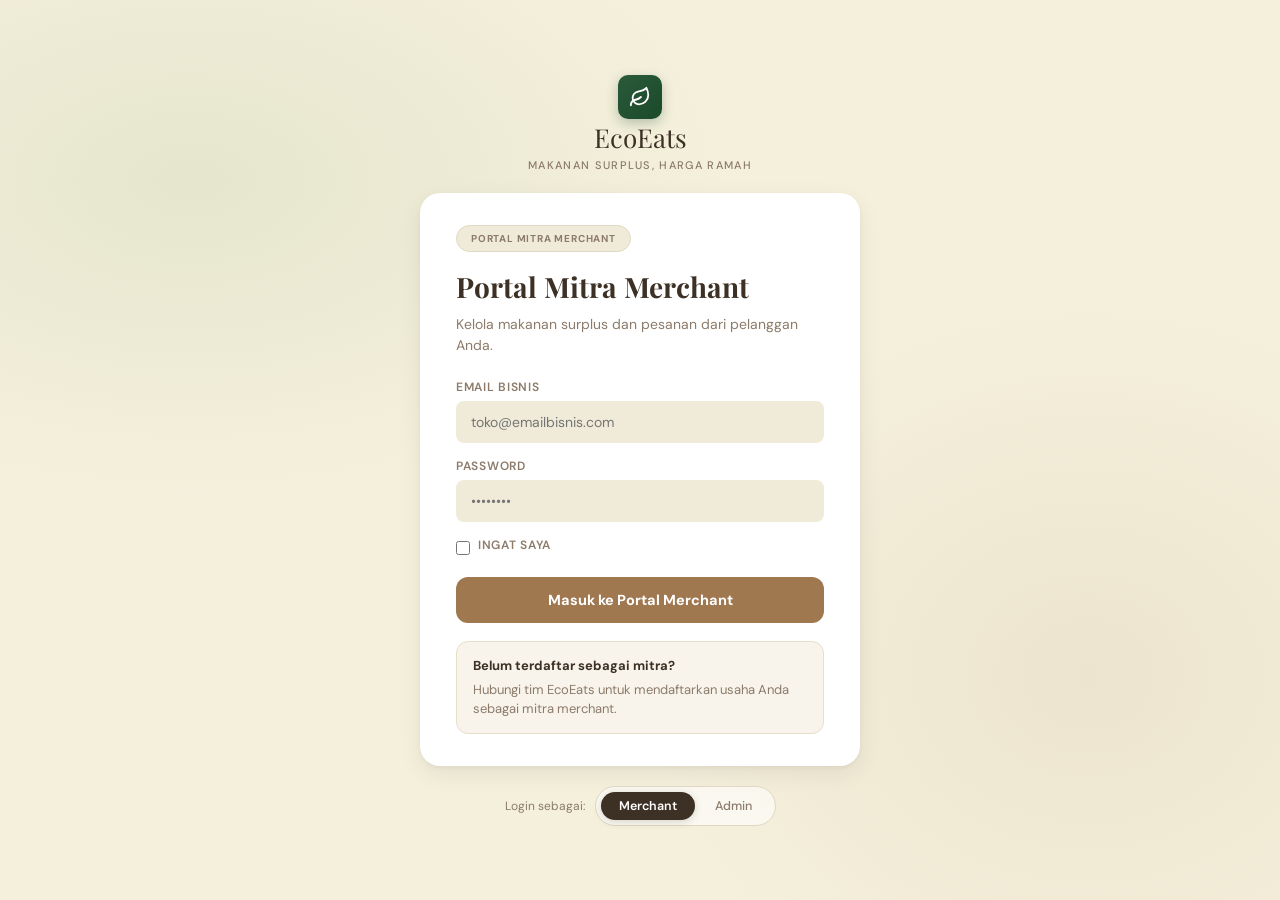
==== src/dashboard.html @ 5f59c69b "Add: Frontend Dashboard" ====
<!DOCTYPE html>
<html lang="id">
<head>
  <meta charset="UTF-8">
  <meta name="viewport" content="width=device-width, initial-scale=1.0">
  <title>EcoEats — Dashboard</title>
  <link href="https://fonts.googleapis.com/css2?family=Playfair+Display:wght@700&family=DM+Sans:wght@300;400;500;600;700&family=DM+Mono:wght@400;500&display=swap" rel="stylesheet">
  <link rel="stylesheet" href="css/base.css">
  <link rel="stylesheet" href="css/layout.css">
  <link rel="stylesheet" href="css/components.css">
</head>
<body>

<div id="page-app">

  <!-- Sidebar -->
  <aside id="sidebar">
    <div class="sb-header">
      <div class="sb-logo-icon">
        <svg width="16" height="16" viewBox="0 0 24 24" fill="none" stroke="white" stroke-width="2"
             stroke-linecap="round" stroke-linejoin="round">
          <path d="M11 20A7 7 0 0 1 9.8 6.1C15.5 5 17 4.48 19 2c1 2 2 4.18 2 8 0 5.5-4.78 10-10 10z"/>
          <path d="M2 21c0-3 1.85-5.36 5.08-6C9.5 14.52 12 13 13 12"/>
        </svg>
      </div>
      <div class="sb-header-text">
        <div class="sb-name">EcoEats</div>
        <div id="sb-role-label">Mitra Merchant</div>
      </div>
    </div>

    <nav class="sb-nav" id="sb-nav"></nav>

    <div class="sb-footer">
      <button class="sb-item" onclick="logout()">
        <span class="sb-item-icon">
          <svg width="15" height="15" viewBox="0 0 24 24" fill="none" stroke="currentColor"
               stroke-width="2" stroke-linecap="round" stroke-linejoin="round">
            <path d="M9 21H5a2 2 0 0 1-2-2V5a2 2 0 0 1 2-2h4"/>
            <polyline points="16 17 21 12 16 7"/>
            <line x1="21" y1="12" x2="9" y2="12"/>
          </svg>
        </span>
        Keluar
      </button>
    </div>
  </aside>

  <!-- Main area -->
  <div id="main-area">
    <div class="topbar">
      <div class="topbar-titles">
        <div id="topbar-title">Dashboard</div>
        <div id="topbar-sub">Ringkasan aktivitas usaha Anda</div>
      </div>
      <button id="topbar-action" class="hide" onclick="topbarAction()"></button>
      <div class="topbar-avatar" id="topbar-avatar">M</div>
    </div>
    <div class="main-scroll" id="main-scroll"></div>
  </div>

</div>

<!-- App scripts (order matters) -->
<script src="js/config.js"></script>
<script src="js/pages.merchant.js"></script>
<script src="js/pages.admin.js"></script>
<script src="js/app.js"></script>
<script>
  document.addEventListener('DOMContentLoaded', function () {
    // Redirect to login if no session
    const savedRole = localStorage.getItem('userRole');
    if (!savedRole) {
      window.location.href = 'login.html';
      return;
    }
    APP.role = savedRole;
    buildSidebar();
    navigate('dashboard');
  });
</script>

</body>
</html>
---- src/css/base.css ----
/* ============================================================
   base.css — Reset, CSS variables, typography, animations
   ============================================================ */

/* Reset */
*, *::before, *::after {
  box-sizing: border-box;
  margin: 0;
  padding: 0;
}

/* Design tokens */
:root {
  --bg:      #F5F0DC;
  --card:    #fff;
  --lbl:     #3D3025;
  --sub:     #8C7B6A;
  --inp:     #F0EBD8;
  --brd:     #E0D8C4;
  --btn:     #A07850;
  --bth:     #8A6640;
  --grn:     #5A8A4A;
  --blu:     #4A6A8A;
  --red:     #C04040;
  --org:     #C4781A;
  --shadow:  0 2px 4px rgba(0,0,0,.04), 0 8px 24px rgba(0,0,0,.07);
  --inf:     #F8F4EB;
  --ibd:     #E8DFC8;
}

/* Body */
body {
  font-family: 'DM Sans', sans-serif;
  background: var(--bg);
  color: var(--lbl);
  font-size: 14px;
  line-height: 1.5;
}

/* Typography helpers */
h1, h2, h3, h4, .playfair { font-family: 'Playfair Display', serif; }
.mono { font-family: 'DM Mono', monospace; }
.hide { display: none !important; }

/* Scrollbar */
::-webkit-scrollbar { width: 5px; height: 5px; }
::-webkit-scrollbar-thumb { background: var(--brd); border-radius: 3px; }
::-webkit-scrollbar-track { background: transparent; }

/* Animations */
@keyframes fadeUp {
  from { opacity: 0; transform: translateY(10px); }
  to   { opacity: 1; transform: translateY(0); }
}
@keyframes bounce {
  0%, 100% { transform: scale(1); }
  50%       { transform: scale(.985); }
}
.fade-in { animation: fadeUp .3s ease both; }
---- src/css/layout.css ----
/* ============================================================
   layout.css — App shell: sidebar, topbar, main area
   ============================================================ */

/* App container */
#page-app {
  display: flex;
  height: 100vh;
  overflow: hidden;
}

/* ── Sidebar ── */
#sidebar {
  width: 228px;
  flex-shrink: 0;
  background: #FAFAF5;
  border-right: 1px solid var(--brd);
  display: flex;
  flex-direction: column;
}

.sb-header {
  padding: 18px 16px 14px;
  border-bottom: 1px solid var(--brd);
  display: flex;
  align-items: center;
  gap: 10px;
}
.sb-logo-icon {
  width: 34px;
  height: 34px;
  border-radius: 8px;
  flex-shrink: 0;
  background: linear-gradient(135deg, #2A5A3A, #1A4A2A);
  display: flex;
  align-items: center;
  justify-content: center;
  font-size: 16px;
}
.sb-header-text .sb-name {
  font-family: 'Playfair Display', serif;
  font-size: 16px;
  color: var(--lbl);
  line-height: 1.2;
}
.sb-header-text #sb-role-label { font-size: 10px; color: var(--sub); margin-top: 2px; }

/* Sidebar nav */
.sb-nav {
  flex: 1;
  overflow-y: auto;
  padding: 10px 8px;
}
.sb-section {
  font-size: 9.5px;
  font-weight: 700;
  letter-spacing: .1em;
  text-transform: uppercase;
  color: var(--sub);
  padding: 12px 10px 5px;
}
.sb-item {
  display: flex;
  align-items: center;
  gap: 10px;
  padding: 9px 12px;
  border-radius: 8px;
  cursor: pointer;
  width: 100%;
  background: transparent;
  border: none;
  font-family: 'DM Sans', sans-serif;
  font-size: 13.5px;
  font-weight: 500;
  color: var(--sub);
  transition: all .15s;
  text-align: left;
  position: relative;
}
.sb-item:hover { background: var(--inp); color: var(--lbl); }
.sb-item.active {
  background: linear-gradient(135deg, rgba(160,120,80,.12), rgba(160,120,80,.06));
  color: var(--btn);
  font-weight: 600;
}
/* Active indicator bar on left edge */
.sb-item.active::before {
  content: '';
  position: absolute;
  left: 0;
  top: 20%;
  height: 60%;
  width: 3px;
  background: var(--btn);
  border-radius: 0 2px 2px 0;
}
.sb-item-icon { font-size: 15px; width: 20px; text-align: center; flex-shrink: 0; }
.sb-badge {
  margin-left: auto;
  background: var(--btn);
  color: white;
  font-size: 9px;
  font-weight: 700;
  padding: 2px 6px;
  border-radius: 10px;
}
.sb-badge.grn { background: var(--grn); }
.sb-footer { padding: 12px 8px; border-top: 1px solid var(--brd); }

/* ── Topbar ── */
#main-area {
  flex: 1;
  display: flex;
  flex-direction: column;
  overflow: hidden;
}
.topbar {
  background: white;
  border-bottom: 1px solid var(--brd);
  padding: 14px 24px;
  display: flex;
  align-items: center;
  gap: 12px;
}
.topbar-titles { flex: 1; }
#topbar-title {
  font-family: 'Playfair Display', serif;
  font-size: 20px;
  color: var(--lbl);
  line-height: 1.1;
}
#topbar-sub { font-size: 12px; color: var(--sub); margin-top: 2px; }
#topbar-action {
  padding: 9px 16px;
  border-radius: 8px;
  border: none;
  background: var(--grn);
  color: white;
  font-family: 'DM Sans', sans-serif;
  font-size: 13px;
  font-weight: 600;
  cursor: pointer;
  transition: all .2s;
}
#topbar-action:hover { opacity: .88; }
.topbar-avatar {
  width: 34px;
  height: 34px;
  border-radius: 50%;
  background: var(--inp);
  border: 1.5px solid var(--brd);
  display: flex;
  align-items: center;
  justify-content: center;
  font-size: 16px;
  flex-shrink: 0;
}

/* ── Scrollable content area ── */
.main-scroll { flex: 1; overflow-y: auto; padding: 24px; }
---- src/css/components.css ----
/* ============================================================
   components.css — Reusable UI components
   ============================================================ */

/* ── Buttons ── */
.btn {
  padding: 9px 18px;
  border-radius: 8px;
  border: none;
  cursor: pointer;
  font-family: 'DM Sans', sans-serif;
  font-size: 13px;
  font-weight: 600;
  transition: all .2s;
  display: inline-flex;
  align-items: center;
  gap: 6px;
}
.btn:hover  { opacity: .85; }
.btn:active { transform: scale(.97); }
.btn-grn { background: var(--grn); color: white; }
.btn-brn { background: var(--btn); color: white; box-shadow: 0 2px 8px rgba(160,120,80,.25); }
.btn-blu { background: var(--blu); color: white; }
.btn-out { background: transparent; border: 1.5px solid var(--brd); color: var(--lbl); }
.btn-red { background: #FDE8E8; color: var(--red); border: 1px solid #F5C6C2; }
.btn-sm  { padding: 5px 12px; font-size: 12px; border-radius: 6px; }

/* ── Cards ── */
.card2 { background: white; border: 1px solid var(--brd); border-radius: 12px; overflow: hidden; }
.card-head {
  padding: 14px 18px;
  border-bottom: 1px solid var(--brd);
  display: flex;
  align-items: center;
  justify-content: space-between;
  font-size: 14px;
  font-weight: 600;
  color: var(--lbl);
}
.card-body { padding: 18px; }

/* ── Stat cards ── */
.stat-card {
  background: white;
  border: 1px solid var(--brd);
  border-radius: 12px;
  padding: 16px 18px;
  border-top: 3px solid var(--brd);
}
.st-label  { font-size: 11.5px; color: var(--sub); font-weight: 500; margin-bottom: 8px; }
.st-val    { font-size: 26px; font-weight: 700; color: var(--lbl); line-height: 1; }
.st-delta  { font-size: 11px; font-weight: 500; margin-top: 5px; }
.d-grn { color: var(--grn); }
.d-red { color: var(--red); }
.d-org { color: var(--org); }

/* ── Badges ── */
.badge { display: inline-flex; padding: 3px 8px; border-radius: 4px; font-size: 11px; font-weight: 600; }
.badge-grn  { background: #E0F4E8; color: #1A6040; }
.badge-org  { background: #FEF0E0; color: #8A4800; }
.badge-red  { background: #FDE8E8; color: #802020; }
.badge-blu  { background: #E8EDFC; color: #1A3F8A; }
.badge-gray { background: var(--inp); color: var(--sub); }

/* ── Tables ── */
.tbl { width: 100%; border-collapse: collapse; font-size: 13px; }
.tbl th {
  text-align: left;
  padding: 9px 12px;
  font-size: 10.5px;
  font-weight: 700;
  letter-spacing: .06em;
  text-transform: uppercase;
  color: var(--sub);
  border-bottom: 1px solid var(--brd);
  background: #FAFAF5;
}
.tbl td { padding: 11px 12px; border-bottom: 1px solid #F0EBE0; color: var(--lbl); }
.tbl tr:last-child td { border-bottom: none; }
.tbl tr:hover td { background: #FAFAF5; }

/* ── Form elements ── */
.form-group    { margin-bottom: 14px; }
.form-label {
  display: block;
  font-size: 12px;
  font-weight: 600;
  color: var(--sub);
  text-transform: uppercase;
  letter-spacing: .06em;
  margin-bottom: 5px;
}
.form-input,
.form-select,
.form-textarea {
  width: 100%;
  padding: 10px 13px;
  background: var(--inp);
  border: 1.5px solid transparent;
  border-radius: 8px;
  font-family: 'DM Sans', sans-serif;
  font-size: 13.5px;
  color: var(--lbl);
  outline: none;
  transition: all .2s;
}
.form-input:focus,
.form-select:focus,
.form-textarea:focus {
  border-color: var(--btn);
  box-shadow: 0 0 0 3px rgba(160,120,80,.12);
}
/* Custom dropdown arrow */
.form-select {
  appearance: none;
  background-image: url("data:image/svg+xml,%3Csvg xmlns='http://www.w3.org/2000/svg' width='12' height='8' viewBox='0 0 12 8'%3E%3Cpath d='M1 1l5 5 5-5' stroke='%238C7B6A' stroke-width='1.5' fill='none' stroke-linecap='round'/%3E%3C/svg%3E");
  background-repeat: no-repeat;
  background-position: right 12px center;
  padding-right: 32px;
}
.form-textarea { resize: vertical; min-height: 80px; }
.form-row      { display: grid; grid-template-columns: 1fr 1fr; gap: 12px; }

/* File upload drop area */
.upload-box {
  border: 2px dashed var(--brd);
  border-radius: 8px;
  padding: 22px;
  text-align: center;
  cursor: pointer;
  color: var(--sub);
  font-size: 13px;
  transition: all .2s;
}
.upload-box:hover { border-color: var(--grn); color: var(--grn); background: #F0F8EC; }

/* ── Alert banners ── */
.alert {
  padding: 11px 15px;
  border-radius: 8px;
  font-size: 13px;
  margin-bottom: 16px;
  display: flex;
  align-items: center;
  gap: 8px;
}
.alert-org { background: #FEF3E0; border: 1px solid #F8D8A0; color: #6A3800; }
.alert-grn { background: #E8F5E0; border: 1px solid #98D898; color: #1A5020; }
.alert-red { background: #FDE8E8; border: 1px solid #F5B8B8; color: #6A1818; }
.alert-blu { background: #E8EDFC; border: 1px solid #B8C8F5; color: #1A2F8A; }

/* ── Inner tabs (within a page) ── */
.inner-tabs {
  display: flex;
  border-bottom: 1px solid var(--brd);
  margin-bottom: 16px;
  gap: 0;
}
.inner-tab {
  padding: 10px 18px;
  font-size: 13px;
  font-weight: 500;
  cursor: pointer;
  color: var(--sub);
  border-bottom: 2px solid transparent;
  margin-bottom: -1px;
  transition: all .15s;
  background: none;
  border-top: none;
  border-left: none;
  border-right: none;
  font-family: 'DM Sans', sans-serif;
}
.inner-tab:hover { color: var(--lbl); }
.inner-tab.active { color: var(--btn); border-bottom-color: var(--btn); font-weight: 600; }

/* ── Bar chart ── */
.chart-wrap {
  display: flex;
  align-items: flex-end;
  gap: 6px;
  height: 80px;
  border-bottom: 1.5px solid var(--brd);
  padding-bottom: 0;
}
.chart-bar {
  flex: 1;
  border-radius: 3px 3px 0 0;
  transition: opacity .2s;
  cursor: pointer;
}
.chart-bar:hover { opacity: .8; }
.chart-bar.hi { background: var(--grn); border-top: 2px solid #3A7A4A; }
.chart-bar.lo { background: #B0D4C0; border-top: 2px solid #8AB8A0; }
.chart-labels { display: flex; gap: 6px; margin-top: 4px; }
.chart-labels span { flex: 1; text-align: center; font-size: 10px; color: var(--sub); }

/* ── Progress bars ── */
.prog-wrap  { height: 5px; background: var(--inp); border-radius: 3px; overflow: hidden; margin: 4px 0 10px; }
.prog-fill  { height: 100%; border-radius: 3px; background: var(--grn); }

/* ── Balance card (saldo) ── */
.saldo-card {
  background: linear-gradient(135deg, #2A5A3A, #1A4A2A);
  border-radius: 14px;
  padding: 20px 22px;
  color: white;
  margin-bottom: 20px;
}
.saldo-lbl  { font-size: 11px; text-transform: uppercase; letter-spacing: .1em; opacity: .7; margin-bottom: 6px; }
.saldo-val  { font-family: 'Playfair Display', serif; font-size: 32px; font-weight: 700; line-height: 1; }
.saldo-note { font-size: 11px; opacity: .6; margin-top: 6px; }

/* ── Timeline (verification status) ── */
.tl-item  { display: flex; gap: 10px; margin-bottom: 12px; align-items: flex-start; }
.tl-dot   { width: 10px; height: 10px; border-radius: 50%; flex-shrink: 0; margin-top: 3px; }
.tl-dot.g { background: var(--grn); }
.tl-dot.o { background: var(--org); }
.tl-dot.x { background: var(--brd); border: 1.5px solid #C0B8A8; }
.tl-title { font-size: 12px; font-weight: 600; color: var(--lbl); }
.tl-sub   { font-size: 11px; color: var(--sub); }

/* ── Listing cards (grid view) ── */
.listing-card { background: white; border: 1px solid var(--brd); border-radius: 10px; overflow: hidden; }
.listing-img   { height: 110px; display: flex; align-items: center; justify-content: center; font-size: 42px; }
.listing-body  { padding: 12px 14px; }
.listing-footer{ padding: 9px 14px; border-top: 1px solid var(--brd); display: flex; gap: 7px; }

/* ── Search bar ── */
.search-wrap { position: relative; flex: 1; }
.search-wrap input {
  width: 100%;
  padding: 9px 12px 9px 34px;
  background: var(--inp);
  border: 1.5px solid transparent;
  border-radius: 8px;
  font-family: 'DM Sans', sans-serif;
  font-size: 13px;
  color: var(--lbl);
  outline: none;
  transition: all .2s;
}
.search-wrap input:focus { border-color: var(--btn); box-shadow: 0 0 0 3px rgba(160,120,80,.12); }
.search-wrap::before {
  content: '';
  background: url("data:image/svg+xml,%3Csvg xmlns='http://www.w3.org/2000/svg' width='14' height='14' viewBox='0 0 24 24' fill='none' stroke='%238C7B6A' stroke-width='2' stroke-linecap='round' stroke-linejoin='round'%3E%3Ccircle cx='11' cy='11' r='8'/%3E%3Cpath d='m21 21-4.35-4.35'/%3E%3C/svg%3E") no-repeat center;
  position: absolute;
  left: 10px;
  top: 50%;
  transform: translateY(-50%);
  width: 14px;
  height: 14px;
  pointer-events: none;
}

/* ── Profile info rows ── */
.info-row  { display: flex; align-items: center; gap: 8px; padding: 10px 0; border-bottom: 1px solid #F0EBE0; font-size: 13px; }
.info-row:last-child { border-bottom: none; }
.info-icon  { font-size: 15px; width: 22px; text-align: center; flex-shrink: 0; }
.info-label { color: var(--sub); width: 110px; flex-shrink: 0; font-size: 12px; font-weight: 500; }
.info-val   { color: var(--lbl); font-weight: 500; }

/* ── Merchant avatar circle ── */
.merchant-avatar {
  width: 70px;
  height: 70px;
  border-radius: 12px;
  background: linear-gradient(135deg, #2A5A3A, #1A4A2A);
  display: flex;
  align-items: center;
  justify-content: center;
  font-size: 32px;
  margin: 0 auto 12px;
}

/* ── Map placeholder ── */
.map-placeholder {
  background: linear-gradient(135deg, #E0EDD8, #D4E4CC);
  border-radius: 8px;
  height: 160px;
  display: flex;
  flex-direction: column;
  align-items: center;
  justify-content: center;
  color: var(--grn);
  font-size: 13px;
  gap: 8px;
}

/* ── Impact number (large metric) ── */
.impact-num { font-family: 'Playfair Display', serif; font-size: 28px; color: var(--grn); font-weight: 700; }

/* ── Withdrawal request card ── */
.wd-card { background: white; border: 1px solid var(--brd); border-radius: 12px; overflow: hidden; margin-bottom: 14px; transition: opacity .3s; }
.wd-card.done { opacity: .45; pointer-events: none; }
.wd-head { padding: 12px 16px; background: #FAFAF5; border-bottom: 1px solid var(--brd); display: flex; align-items: center; justify-content: space-between; }
.wd-body { padding: 16px; display: flex; flex-direction: column; gap: 12px; }
.wd-info { display: grid; grid-template-columns: repeat(3,1fr); gap: 10px; font-size: 12px; }
.wd-info-item .wd-key { color: var(--sub); margin-bottom: 2px; font-size: 11px; }
.wd-info-item .wd-val { font-weight: 600; color: var(--lbl); }

/* ── Verification cards (admin review queue) ── */
.verif-card { background: white; border: 1px solid var(--brd); border-radius: 12px; padding: 18px; margin-bottom: 12px; transition: opacity .3s; }
.verif-card.done { opacity: .5; pointer-events: none; }

/* ── Violation report cards ── */
.viol-card { margin-bottom: 12px; transition: opacity .3s; }
.viol-card.done { opacity: .4; pointer-events: none; }

/* ── Grid & flex utilities ── */
.grid-4 { display: grid; grid-template-columns: repeat(4,1fr); gap: 14px; }
.grid-3 { display: grid; grid-template-columns: repeat(3,1fr); gap: 14px; }
.grid-2 { display: grid; grid-template-columns: 1fr 1fr; gap: 16px; }
.flex-row     { display: flex; align-items: center; gap: 10px; }
.flex-between { display: flex; align-items: center; justify-content: space-between; }

/* ── Spacing utilities ── */
.mb-8  { margin-bottom: 8px; }
.mb-12 { margin-bottom: 12px; }
.mb-16 { margin-bottom: 16px; }
.mb-20 { margin-bottom: 20px; }
.mt-16 { margin-top: 16px; }

/* ── Text utilities ── */
.text-sm   { font-size: 12px; }
.text-xs   { font-size: 11px; }
.color-sub { color: var(--sub); }
.color-grn { color: var(--grn); }
.color-red { color: var(--red); }
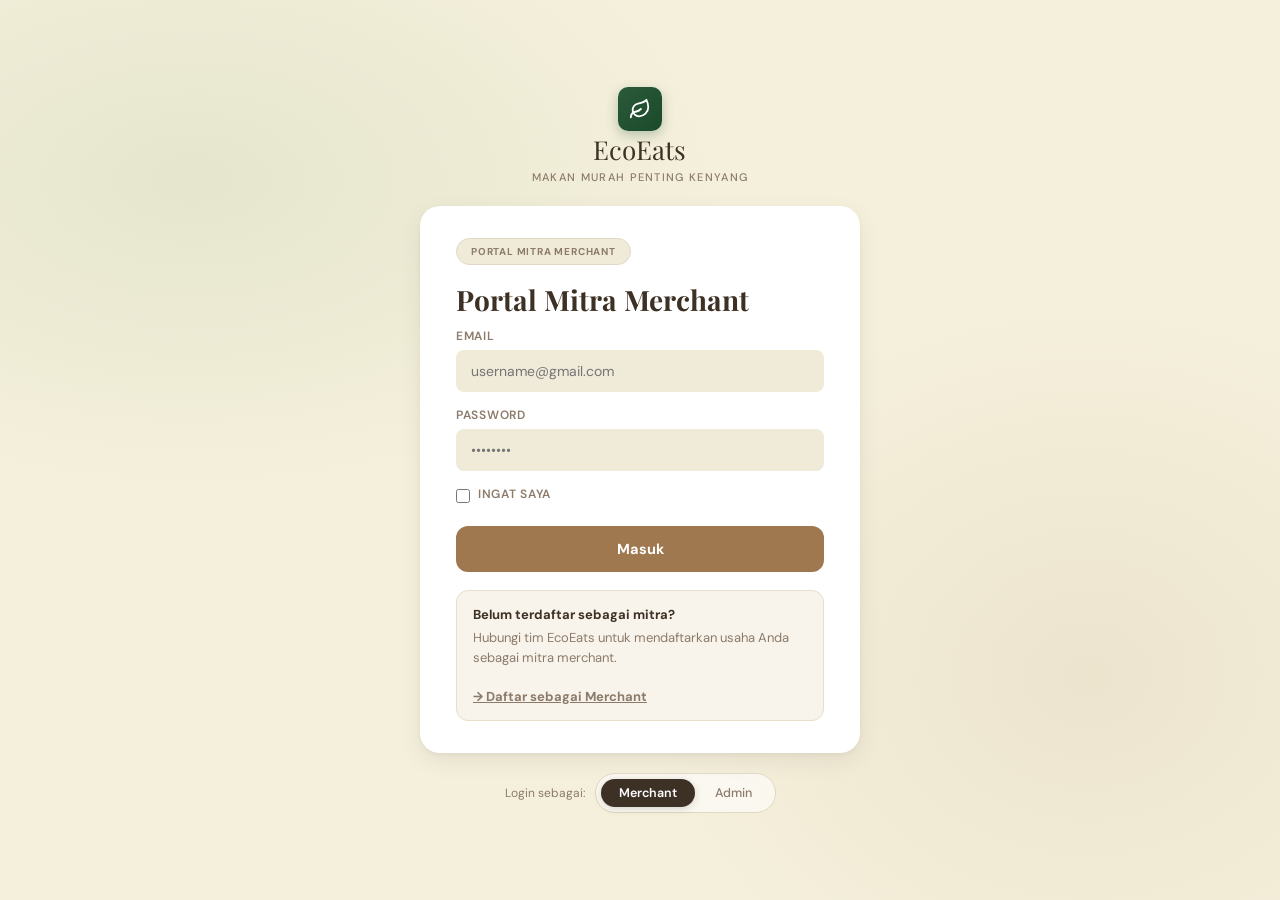
==== commit 05aff665: "-" ====
--- a/src/dashboard.html
+++ b/src/dashboard.html
@@ -64,7 +64,11 @@
 <!-- App scripts (order matters) -->
 <script src="js/config.js"></script>
 <script src="js/pages.merchant.js"></script>
+<script src="js/pages.merchant.analytics.js"></script>
 <script src="js/pages.admin.js"></script>
+<script src="js/pages.admin.management.js"></script>
+<script src="js/pages.user.js"></script>
+<script src="js/pages.orders.js"></script>
 <script src="js/app.js"></script>
 <script>
   document.addEventListener('DOMContentLoaded', function () {
--- a/src/css/components.css
+++ b/src/css/components.css
@@ -327,3 +327,82 @@
 .color-sub { color: var(--sub); }
 .color-grn { color: var(--grn); }
 .color-red { color: var(--red); }
+
+/* ── Shopping Cart & Checkout ── */
+.summary-row {
+  display: flex;
+  justify-content: space-between;
+  align-items: center;
+  font-size: 13px;
+  color: var(--lbl);
+}
+.summary-row .lbl { font-weight: 500; }
+.summary-row .val { text-align: right; }
+
+/* ── Payment Methods ── */
+.payment-methods { display: flex; flex-direction: column; gap: 10px; }
+.payment-method-item {
+  display: flex;
+  align-items: center;
+  padding: 12px 14px;
+  border: 1.5px solid var(--brd);
+  border-radius: 8px;
+  cursor: pointer;
+  transition: all .2s;
+}
+.payment-method-item:hover { border-color: var(--btn); background: #FAFAF5; }
+.payment-method-item input[type="radio"] {
+  width: 16px;
+  height: 16px;
+  margin-right: 12px;
+  cursor: pointer;
+  accent-color: var(--btn);
+}
+.payment-method-item input[type="radio"]:checked ~ .pmi-content {
+  color: var(--btn);
+}
+.pmi-content { flex: 1; }
+.pmi-title { font-weight: 600; font-size: 13px; margin-bottom: 2px; }
+.pmi-sub { font-size: 11px; color: var(--sub); }
+
+/* ── User Addresses ── */
+.address-modal-item {
+  padding: 12px 14px;
+  border: 1px solid var(--brd);
+  border-radius: 8px;
+  margin-bottom: 12px;
+  transition: all .2s;
+}
+.address-modal-item:hover { border-color: var(--btn); background: #FAFAF5; }
+.address-modal-item input[type="radio"] {
+  margin-right: 8px;
+  accent-color: var(--btn);
+  cursor: pointer;
+}
+
+/* ── Modal overlay ── */
+.modal-overlay {
+  position: fixed;
+  top: 0;
+  left: 0;
+  right: 0;
+  bottom: 0;
+  background: rgba(0,0,0,.4);
+  display: flex;
+  align-items: center;
+  justify-content: center;
+  z-index: 999;
+  backdrop-filter: blur(2px);
+}
+.modal-overlay.hide { display: none; }
+.modal-overlay .card2 {
+  background: white;
+  max-height: 85vh;
+  overflow-y: auto;
+  box-shadow: 0 10px 40px rgba(0,0,0,.15);
+}
+
+/* ── Info rows in detail view ── */
+.info-row { display: flex; justify-content: space-between; align-items: baseline; font-size: 13px; }
+.info-row .lbl { color: var(--sub); font-weight: 500; }
+.info-row .val { font-weight: 600; color: var(--lbl); text-align: right; }
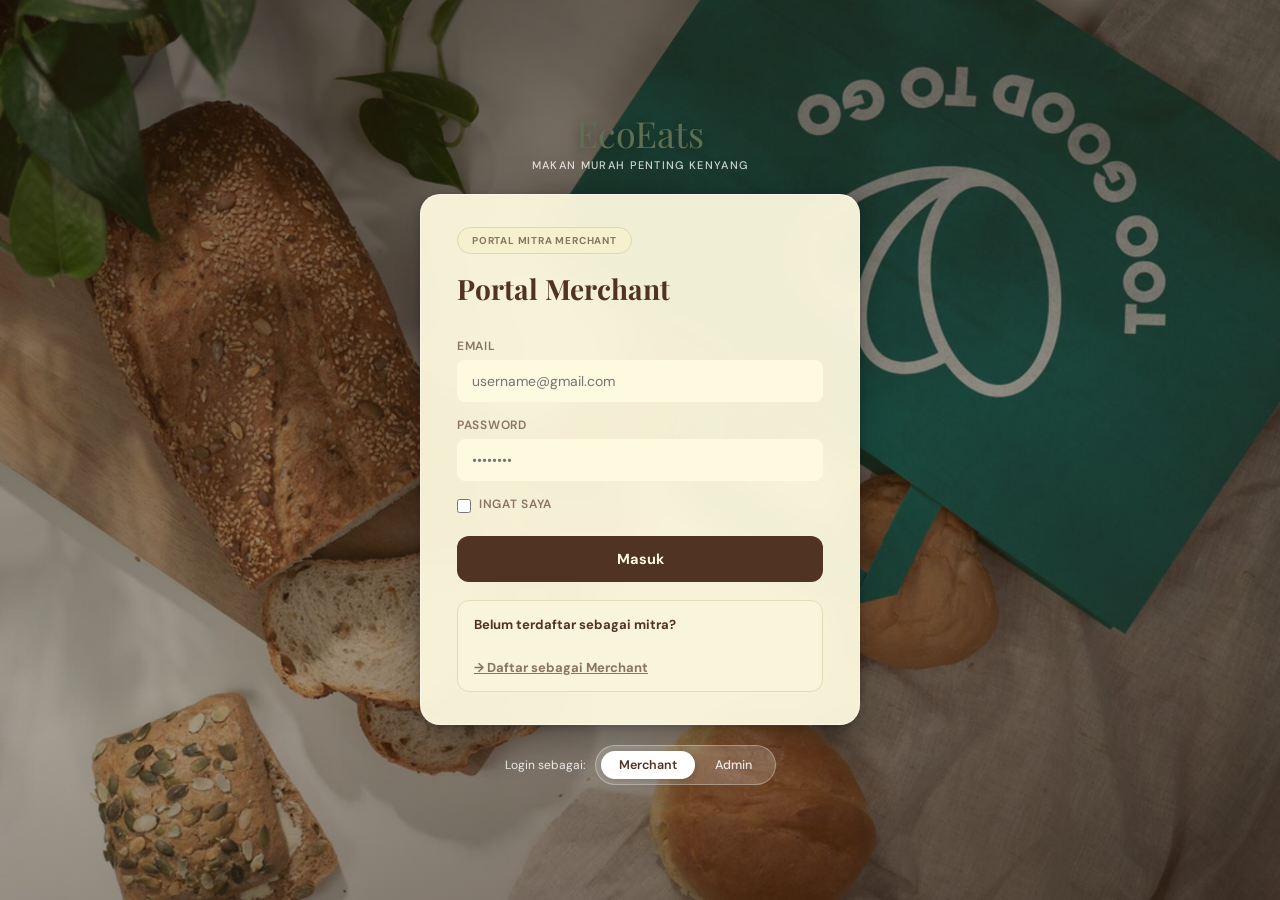
==== commit 917a065f: "edit" ====
--- a/src/dashboard.html
+++ b/src/dashboard.html
@@ -61,18 +61,17 @@
 
 </div>
 
-<!-- App scripts (order matters) -->
+<!-- Urutan App scripts -->
 <script src="js/config.js"></script>
 <script src="js/pages.merchant.js"></script>
 <script src="js/pages.merchant.analytics.js"></script>
 <script src="js/pages.admin.js"></script>
 <script src="js/pages.admin.management.js"></script>
+<script src="js/pages.orders.js"></script>
 <script src="js/pages.user.js"></script>
-<script src="js/pages.orders.js"></script>
 <script src="js/app.js"></script>
 <script>
   document.addEventListener('DOMContentLoaded', function () {
-    // Redirect to login if no session
     const savedRole = localStorage.getItem('userRole');
     if (!savedRole) {
       window.location.href = 'login.html';
@@ -85,4 +84,4 @@
 </script>
 
 </body>
-</html>
+</html>
--- a/src/css/base.css
+++ b/src/css/base.css
@@ -9,23 +9,33 @@
   padding: 0;
 }
 
-/* Design tokens */
+/* Design tokens — palette: sage-green #A9B388, dark-olive #5F6F52, cream #FEFAE0, tan #B99470, dark-brown #503321 */
 :root {
-  --bg:      #F5F0DC;
-  --card:    #fff;
-  --lbl:     #3D3025;
-  --sub:     #8C7B6A;
-  --inp:     #F0EBD8;
-  --brd:     #E0D8C4;
-  --btn:     #A07850;
-  --bth:     #8A6640;
-  --grn:     #5A8A4A;
-  --blu:     #4A6A8A;
-  --red:     #C04040;
-  --org:     #C4781A;
-  --shadow:  0 2px 4px rgba(0,0,0,.04), 0 8px 24px rgba(0,0,0,.07);
-  --inf:     #F8F4EB;
-  --ibd:     #E8DFC8;
+  /* Base surfaces */
+  --bg:      #FEFAE0;           /* cream — page background */
+  --card:    #ffffff;
+  --lbl:     #503321;           /* dark-brown — primary text */
+  --sub:     #8A7560;           /* warm mid — secondary text */
+  --inp:     #F5F0CE;           /* light cream — input backgrounds */
+  --brd:     #DDD8B0;           /* muted cream-tan — borders */
+
+  /* Brand actions */
+  --btn:     #B99470;           /* tan — primary CTA */
+  --bth:     #9A7A58;           /* tan darker — hover */
+  --grn:     #5F6F52;           /* dark-olive — success/positive */
+  --grnh:    #4A5840;           /* dark-olive hover */
+
+  /* Semantic */
+  --blu:     #6A7F8A;           /* muted slate — info / admin */
+  --red:     #B84040;           /* error / danger */
+  --org:     #B87820;           /* warning / pending */
+
+  /* Surface tints */
+  --inf:     #F8F5DC;           /* cream info box bg */
+  --ibd:     #E4DDB0;           /* cream info box border */
+
+  /* Shadow */
+  --shadow:  0 2px 4px rgba(80,51,33,.04), 0 8px 24px rgba(80,51,33,.09);
 }
 
 /* Body */
@@ -56,4 +66,4 @@
   0%, 100% { transform: scale(1); }
   50%       { transform: scale(.985); }
 }
-.fade-in { animation: fadeUp .3s ease both; }
+.fade-in { animation: fadeUp .3s ease both; }
--- a/src/css/layout.css
+++ b/src/css/layout.css
@@ -13,37 +13,37 @@
 #sidebar {
   width: 228px;
   flex-shrink: 0;
-  background: #FAFAF5;
-  border-right: 1px solid var(--brd);
+  background: #5F6F52;          /* dark-olive */
+  border-right: none;
   display: flex;
   flex-direction: column;
 }
 
 .sb-header {
-  padding: 18px 16px 14px;
-  border-bottom: 1px solid var(--brd);
+  padding: 20px 16px 16px;
+  border-bottom: 1px solid rgba(255,255,255,.08);
   display: flex;
   align-items: center;
   gap: 10px;
 }
+/* Logo icon hidden — keep element in DOM so JS/HTML stays untouched */
 .sb-logo-icon {
-  width: 34px;
-  height: 34px;
-  border-radius: 8px;
-  flex-shrink: 0;
-  background: linear-gradient(135deg, #2A5A3A, #1A4A2A);
-  display: flex;
-  align-items: center;
-  justify-content: center;
-  font-size: 16px;
+  display: none;
 }
 .sb-header-text .sb-name {
   font-family: 'Playfair Display', serif;
-  font-size: 16px;
-  color: var(--lbl);
+  font-size: 18px;
+  color: #ffffff;
   line-height: 1.2;
+  letter-spacing: .01em;
 }
-.sb-header-text #sb-role-label { font-size: 10px; color: var(--sub); margin-top: 2px; }
+.sb-header-text #sb-role-label {
+  font-size: 10px;
+  color: rgba(255,255,255,.45);
+  margin-top: 3px;
+  letter-spacing: .06em;
+  text-transform: uppercase;
+}
 
 /* Sidebar nav */
 .sb-nav {
@@ -54,10 +54,10 @@
 .sb-section {
   font-size: 9.5px;
   font-weight: 700;
-  letter-spacing: .1em;
+  letter-spacing: .12em;
   text-transform: uppercase;
-  color: var(--sub);
-  padding: 12px 10px 5px;
+  color: rgba(255,255,255,.30);
+  padding: 14px 10px 5px;
 }
 .sb-item {
   display: flex;
@@ -72,15 +72,18 @@
   font-family: 'DM Sans', sans-serif;
   font-size: 13.5px;
   font-weight: 500;
-  color: var(--sub);
+  color: rgba(255,255,255,.55);
   transition: all .15s;
   text-align: left;
   position: relative;
 }
-.sb-item:hover { background: var(--inp); color: var(--lbl); }
+.sb-item:hover {
+  background: rgba(255,255,255,.07);
+  color: rgba(255,255,255,.90);
+}
 .sb-item.active {
-  background: linear-gradient(135deg, rgba(160,120,80,.12), rgba(160,120,80,.06));
-  color: var(--btn);
+  background: rgba(255,255,255,.12);
+  color: #ffffff;
   font-weight: 600;
 }
 /* Active indicator bar on left edge */
@@ -91,21 +94,24 @@
   top: 20%;
   height: 60%;
   width: 3px;
-  background: var(--btn);
+  background: #FEFAE0;          /* cream — high contrast on olive bg */
   border-radius: 0 2px 2px 0;
 }
 .sb-item-icon { font-size: 15px; width: 20px; text-align: center; flex-shrink: 0; }
 .sb-badge {
   margin-left: auto;
-  background: var(--btn);
-  color: white;
+  background: rgba(255,255,255,.15);
+  color: #ffffff;
   font-size: 9px;
   font-weight: 700;
-  padding: 2px 6px;
+  padding: 2px 7px;
   border-radius: 10px;
 }
-.sb-badge.grn { background: var(--grn); }
-.sb-footer { padding: 12px 8px; border-top: 1px solid var(--brd); }
+.sb-badge.grn { background: #B99470; }  /* tan — accent badge on olive */
+.sb-footer {
+  padding: 12px 8px;
+  border-top: 1px solid rgba(255,255,255,.08);
+}
 
 /* ── Topbar ── */
 #main-area {
@@ -157,4 +163,4 @@
 }
 
 /* ── Scrollable content area ── */
-.main-scroll { flex: 1; overflow-y: auto; padding: 24px; }
+.main-scroll { flex: 1; overflow-y: auto; padding: 24px; }
--- a/src/css/components.css
+++ b/src/css/components.css
@@ -19,7 +19,7 @@
 .btn:hover  { opacity: .85; }
 .btn:active { transform: scale(.97); }
 .btn-grn { background: var(--grn); color: white; }
-.btn-brn { background: var(--btn); color: white; box-shadow: 0 2px 8px rgba(160,120,80,.25); }
+.btn-brn { background: var(--btn); color: white; box-shadow: 0 2px 8px rgba(185,148,112,.28); }
 .btn-blu { background: var(--blu); color: white; }
 .btn-out { background: transparent; border: 1.5px solid var(--brd); color: var(--lbl); }
 .btn-red { background: #FDE8E8; color: var(--red); border: 1px solid #F5C6C2; }
@@ -56,10 +56,10 @@
 
 /* ── Badges ── */
 .badge { display: inline-flex; padding: 3px 8px; border-radius: 4px; font-size: 11px; font-weight: 600; }
-.badge-grn  { background: #E0F4E8; color: #1A6040; }
-.badge-org  { background: #FEF0E0; color: #8A4800; }
-.badge-red  { background: #FDE8E8; color: #802020; }
-.badge-blu  { background: #E8EDFC; color: #1A3F8A; }
+.badge-grn  { background: #E4ECD8; color: #3A4D2A; }
+.badge-org  { background: #F8EDD8; color: #7A4E00; }
+.badge-red  { background: #F8E0E0; color: #742020; }
+.badge-blu  { background: #E8EDE8; color: #3A4D38; }  /* sage-toned info */
 .badge-gray { background: var(--inp); color: var(--sub); }
 
 /* ── Tables ── */
@@ -73,11 +73,11 @@
   text-transform: uppercase;
   color: var(--sub);
   border-bottom: 1px solid var(--brd);
-  background: #FAFAF5;
-}
-.tbl td { padding: 11px 12px; border-bottom: 1px solid #F0EBE0; color: var(--lbl); }
+  background: #F8F4D8;          /* light cream tint */
+}
+.tbl td { padding: 11px 12px; border-bottom: 1px solid #E8E2C0; color: var(--lbl); }
 .tbl tr:last-child td { border-bottom: none; }
-.tbl tr:hover td { background: #FAFAF5; }
+.tbl tr:hover td { background: #F8F4D8; }
 
 /* ── Form elements ── */
 .form-group    { margin-bottom: 14px; }
@@ -108,7 +108,7 @@
 .form-select:focus,
 .form-textarea:focus {
   border-color: var(--btn);
-  box-shadow: 0 0 0 3px rgba(160,120,80,.12);
+  box-shadow: 0 0 0 3px rgba(185,148,112,.16);
 }
 /* Custom dropdown arrow */
 .form-select {
@@ -132,7 +132,7 @@
   font-size: 13px;
   transition: all .2s;
 }
-.upload-box:hover { border-color: var(--grn); color: var(--grn); background: #F0F8EC; }
+.upload-box:hover { border-color: var(--grn); color: var(--grn); background: #EEF0E8; }
 
 /* ── Alert banners ── */
 .alert {
@@ -144,10 +144,10 @@
   align-items: center;
   gap: 8px;
 }
-.alert-org { background: #FEF3E0; border: 1px solid #F8D8A0; color: #6A3800; }
-.alert-grn { background: #E8F5E0; border: 1px solid #98D898; color: #1A5020; }
-.alert-red { background: #FDE8E8; border: 1px solid #F5B8B8; color: #6A1818; }
-.alert-blu { background: #E8EDFC; border: 1px solid #B8C8F5; color: #1A2F8A; }
+.alert-org { background: #F8EDD8; border: 1px solid #E8C880; color: #6A3800; }
+.alert-grn { background: #E4ECD8; border: 1px solid #A9B388; color: #2E4020; }
+.alert-red { background: #F8E0E0; border: 1px solid #E8A8A8; color: #6A1818; }
+.alert-blu { background: #EBF0E8; border: 1px solid #A9B388; color: #303D28; }
 
 /* ── Inner tabs (within a page) ── */
 .inner-tabs {
@@ -190,8 +190,8 @@
   cursor: pointer;
 }
 .chart-bar:hover { opacity: .8; }
-.chart-bar.hi { background: var(--grn); border-top: 2px solid #3A7A4A; }
-.chart-bar.lo { background: #B0D4C0; border-top: 2px solid #8AB8A0; }
+.chart-bar.hi { background: var(--grn); border-top: 2px solid #4A5840; }
+.chart-bar.lo { background: #A9B388; border-top: 2px solid #8A9870; }  /* sage-green lo bar */
 .chart-labels { display: flex; gap: 6px; margin-top: 4px; }
 .chart-labels span { flex: 1; text-align: center; font-size: 10px; color: var(--sub); }
 
@@ -201,7 +201,7 @@
 
 /* ── Balance card (saldo) ── */
 .saldo-card {
-  background: linear-gradient(135deg, #2A5A3A, #1A4A2A);
+  background: linear-gradient(135deg, #5F6F52, #4A5840); /* dark-olive */
   border-radius: 14px;
   padding: 20px 22px;
   color: white;
@@ -240,7 +240,7 @@
   outline: none;
   transition: all .2s;
 }
-.search-wrap input:focus { border-color: var(--btn); box-shadow: 0 0 0 3px rgba(160,120,80,.12); }
+.search-wrap input:focus { border-color: var(--btn); box-shadow: 0 0 0 3px rgba(185,148,112,.16); }
 .search-wrap::before {
   content: '';
   background: url("data:image/svg+xml,%3Csvg xmlns='http://www.w3.org/2000/svg' width='14' height='14' viewBox='0 0 24 24' fill='none' stroke='%238C7B6A' stroke-width='2' stroke-linecap='round' stroke-linejoin='round'%3E%3Ccircle cx='11' cy='11' r='8'/%3E%3Cpath d='m21 21-4.35-4.35'/%3E%3C/svg%3E") no-repeat center;
@@ -254,7 +254,7 @@
 }
 
 /* ── Profile info rows ── */
-.info-row  { display: flex; align-items: center; gap: 8px; padding: 10px 0; border-bottom: 1px solid #F0EBE0; font-size: 13px; }
+.info-row  { display: flex; align-items: center; gap: 8px; padding: 10px 0; border-bottom: 1px solid #E8E2C0; font-size: 13px; }
 .info-row:last-child { border-bottom: none; }
 .info-icon  { font-size: 15px; width: 22px; text-align: center; flex-shrink: 0; }
 .info-label { color: var(--sub); width: 110px; flex-shrink: 0; font-size: 12px; font-weight: 500; }
@@ -265,7 +265,7 @@
   width: 70px;
   height: 70px;
   border-radius: 12px;
-  background: linear-gradient(135deg, #2A5A3A, #1A4A2A);
+  background: linear-gradient(135deg, #5F6F52, #4A5840); /* dark-olive */
   display: flex;
   align-items: center;
   justify-content: center;
@@ -275,7 +275,7 @@
 
 /* ── Map placeholder ── */
 .map-placeholder {
-  background: linear-gradient(135deg, #E0EDD8, #D4E4CC);
+  background: linear-gradient(135deg, #E4ECD8, #D4E0C4); /* sage-green tint */
   border-radius: 8px;
   height: 160px;
   display: flex;
@@ -326,83 +326,4 @@
 .text-xs   { font-size: 11px; }
 .color-sub { color: var(--sub); }
 .color-grn { color: var(--grn); }
-.color-red { color: var(--red); }
-
-/* ── Shopping Cart & Checkout ── */
-.summary-row {
-  display: flex;
-  justify-content: space-between;
-  align-items: center;
-  font-size: 13px;
-  color: var(--lbl);
-}
-.summary-row .lbl { font-weight: 500; }
-.summary-row .val { text-align: right; }
-
-/* ── Payment Methods ── */
-.payment-methods { display: flex; flex-direction: column; gap: 10px; }
-.payment-method-item {
-  display: flex;
-  align-items: center;
-  padding: 12px 14px;
-  border: 1.5px solid var(--brd);
-  border-radius: 8px;
-  cursor: pointer;
-  transition: all .2s;
-}
-.payment-method-item:hover { border-color: var(--btn); background: #FAFAF5; }
-.payment-method-item input[type="radio"] {
-  width: 16px;
-  height: 16px;
-  margin-right: 12px;
-  cursor: pointer;
-  accent-color: var(--btn);
-}
-.payment-method-item input[type="radio"]:checked ~ .pmi-content {
-  color: var(--btn);
-}
-.pmi-content { flex: 1; }
-.pmi-title { font-weight: 600; font-size: 13px; margin-bottom: 2px; }
-.pmi-sub { font-size: 11px; color: var(--sub); }
-
-/* ── User Addresses ── */
-.address-modal-item {
-  padding: 12px 14px;
-  border: 1px solid var(--brd);
-  border-radius: 8px;
-  margin-bottom: 12px;
-  transition: all .2s;
-}
-.address-modal-item:hover { border-color: var(--btn); background: #FAFAF5; }
-.address-modal-item input[type="radio"] {
-  margin-right: 8px;
-  accent-color: var(--btn);
-  cursor: pointer;
-}
-
-/* ── Modal overlay ── */
-.modal-overlay {
-  position: fixed;
-  top: 0;
-  left: 0;
-  right: 0;
-  bottom: 0;
-  background: rgba(0,0,0,.4);
-  display: flex;
-  align-items: center;
-  justify-content: center;
-  z-index: 999;
-  backdrop-filter: blur(2px);
-}
-.modal-overlay.hide { display: none; }
-.modal-overlay .card2 {
-  background: white;
-  max-height: 85vh;
-  overflow-y: auto;
-  box-shadow: 0 10px 40px rgba(0,0,0,.15);
-}
-
-/* ── Info rows in detail view ── */
-.info-row { display: flex; justify-content: space-between; align-items: baseline; font-size: 13px; }
-.info-row .lbl { color: var(--sub); font-weight: 500; }
-.info-row .val { font-weight: 600; color: var(--lbl); text-align: right; }
+.color-red { color: var(--red); }
